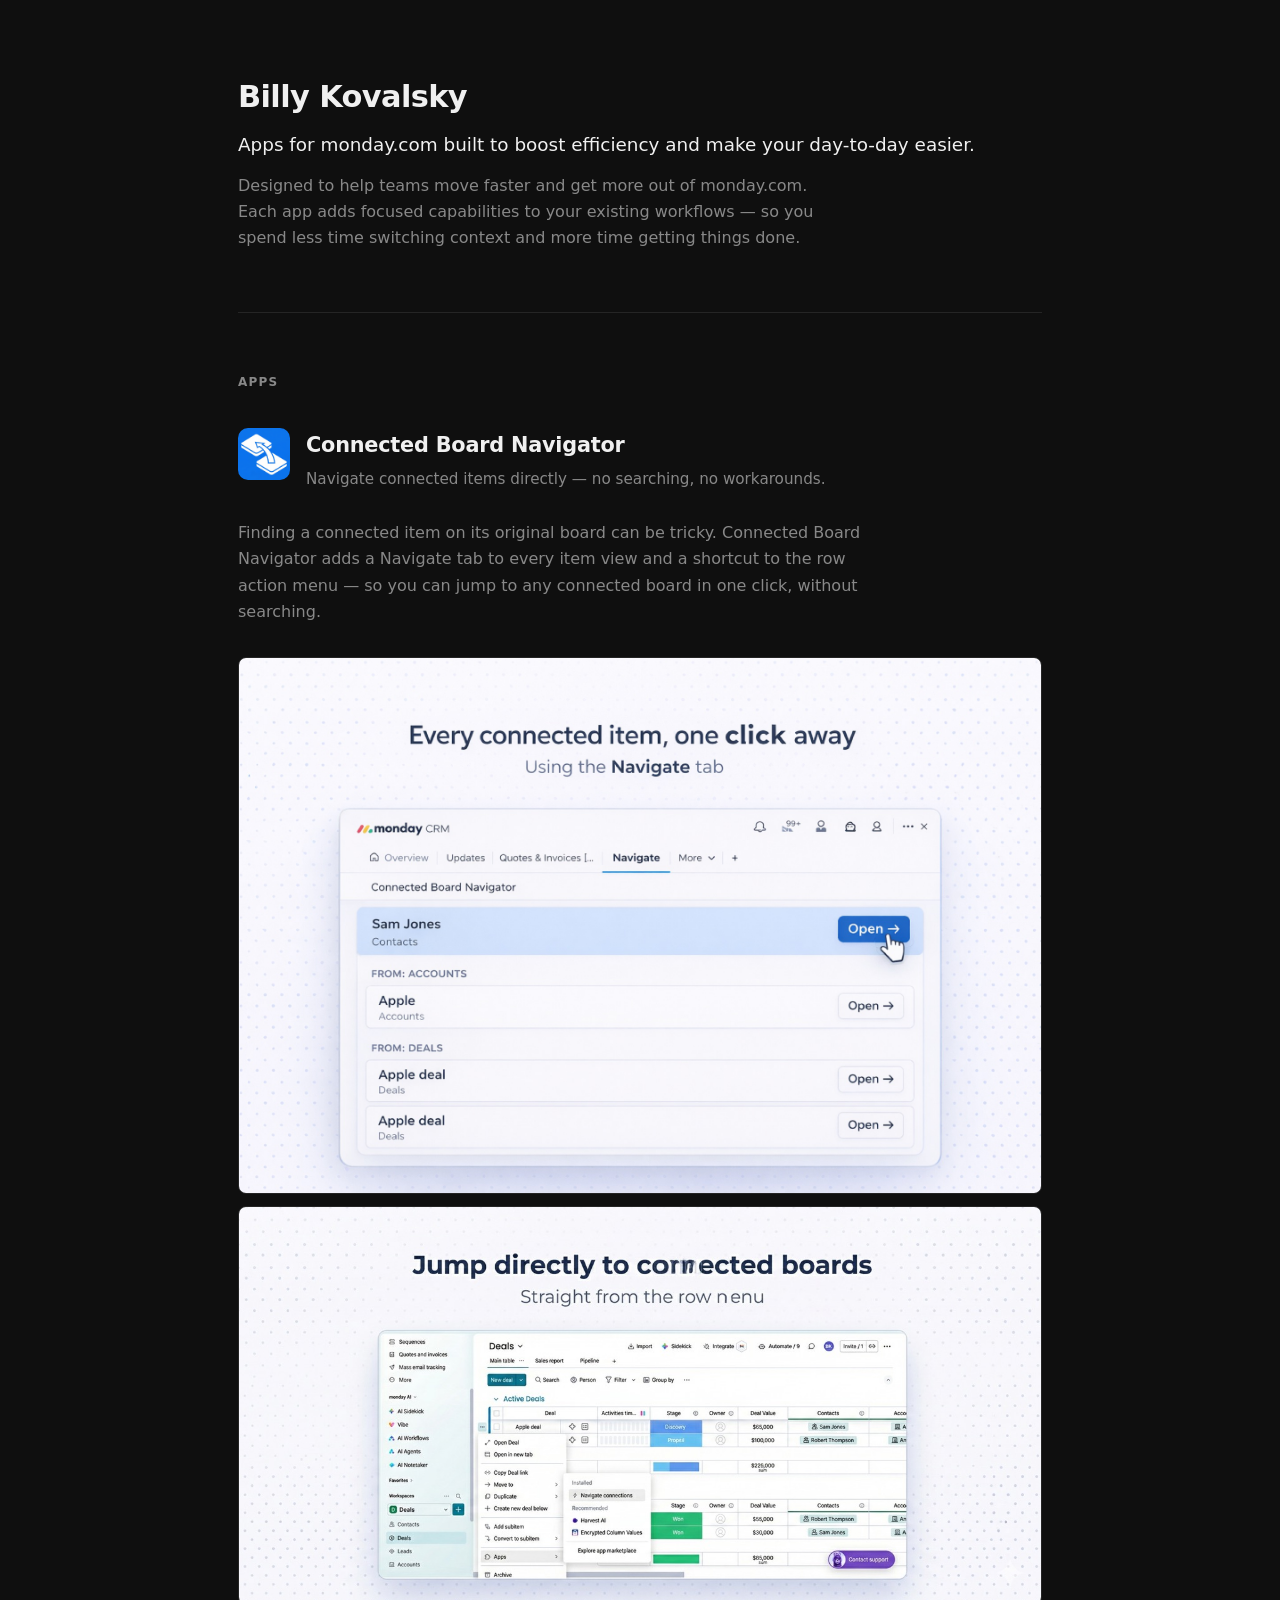
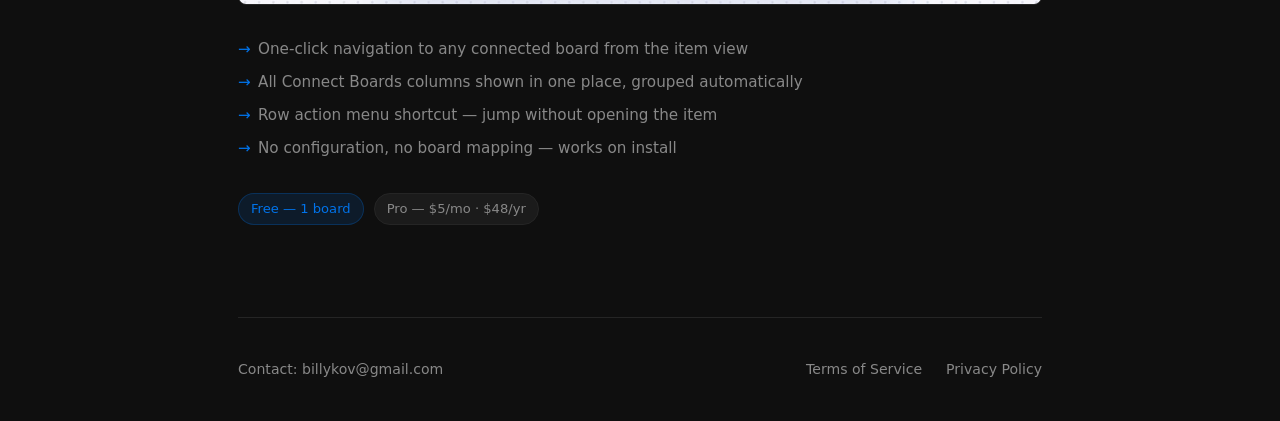
==== index.html @ 7df46dfe "Initial site — Billy Kovalsky developer website" ====
<!DOCTYPE html>
<html lang="en">
<head>
  <meta charset="UTF-8">
  <meta name="viewport" content="width=device-width, initial-scale=1.0">
  <title>Billy Kovalsky — monday.com App Developer</title>
  <link rel="stylesheet" href="css/style.css">
</head>
<body>

  <div class="container">

    <!-- ── Header ── -->
    <header class="site-header">
      <h1>Billy Kovalsky</h1>
      <p class="tagline">Apps for monday.com built to boost efficiency and make your day-to-day easier.</p>
      <p class="header-body">Designed to help teams move faster and get more out of monday.com. Each app adds focused capabilities to your existing workflows — so you spend less time switching context and more time getting things done.</p>
    </header>

    <!-- ── Apps ── -->
    <section class="section">
      <p class="section-label">Apps</p>

      <!-- Connected Board Navigator -->
      <div class="app-card">

        <div class="app-card-header">
          <img src="assets/app-icon.png" alt="Connected Board Navigator icon" class="app-icon">
          <div>
            <h3>Connected Board Navigator</h3>
            <p class="app-tagline">Navigate connected items directly — no searching, no workarounds.</p>
          </div>
        </div>

        <p class="app-description">
          Finding a connected item on its original board can be tricky. Connected Board Navigator adds a Navigate tab to every item view and a shortcut to the row action menu — so you can jump to any connected board in one click, without searching.
        </p>

        <div class="screenshots">
          <img src="assets/screenshot1.jpg" alt="Navigate tab showing connected items grouped by column" class="full-width">
          <img src="assets/screenshot2.jpg" alt="Navigate connections option in the row action menu" class="full-width">
        </div>

        <ul class="features">
          <li>One-click navigation to any connected board from the item view</li>
          <li>All Connect Boards columns shown in one place, grouped automatically</li>
          <li>Row action menu shortcut — jump without opening the item</li>
          <li>No configuration, no board mapping — works on install</li>
        </ul>

        <div class="pricing">
          <span class="badge badge-free">Free — 1 board</span>
          <span class="badge badge-pro">Pro — $5/mo · $48/yr</span>
        </div>

        <!-- TODO: add marketplace link once app is published on monday Marketplace -->
        <!-- <a href="MARKETPLACE_URL" class="btn">View on monday Marketplace →</a> -->

      </div>
    </section>

    <!-- ── Footer ── -->
    <footer class="site-footer">
      <!-- TODO: change to privacy@billykov.com once GoDaddy email forwarding is set up -->
      <span>Contact: <a href="mailto:billykov@gmail.com">billykov@gmail.com</a></span>
      <nav class="footer-links">
        <a href="tos.html">Terms of Service</a>
        <a href="privacy.html">Privacy Policy</a>
      </nav>
    </footer>

  </div>

</body>
</html>
---- css/style.css ----
/* ── Reset ── */
*, *::before, *::after { box-sizing: border-box; margin: 0; padding: 0; }

/* ── Variables ── */
:root {
  --bg:             #0f0f0f;
  --surface:        #1a1a1a;
  --border:         #252525;
  --text:           #f0f0f0;
  --text-muted:     #888;
  --accent:         #0073EA;
  --accent-hover:   #005ec7;
}

/* ── Base ── */
body {
  background: var(--bg);
  color: var(--text);
  font-family: -apple-system, BlinkMacSystemFont, 'Segoe UI', system-ui, sans-serif;
  font-size: 16px;
  line-height: 1.65;
}

a {
  color: var(--accent);
  text-decoration: none;
}

a:hover {
  text-decoration: underline;
}

/* ── Layout ── */
.container {
  max-width: 860px;
  margin: 0 auto;
  padding: 0 28px;
}

/* ── Site Header ── */
.site-header {
  padding: 72px 0 60px;
  border-bottom: 1px solid var(--border);
}

.site-header h1 {
  font-size: 1.9rem;
  font-weight: 700;
  letter-spacing: -0.02em;
  margin-bottom: 8px;
}

.site-header .tagline {
  font-size: 1.15rem;
  font-weight: 500;
  margin-bottom: 12px;
}

.site-header .header-body {
  color: var(--text-muted);
  font-size: 1rem;
  max-width: 600px;
}

/* ── Section ── */
.section {
  padding: 60px 0;
  border-bottom: 1px solid var(--border);
}

.section-label {
  font-size: 0.75rem;
  font-weight: 600;
  letter-spacing: 0.1em;
  text-transform: uppercase;
  color: var(--text-muted);
  margin-bottom: 36px;
}

/* ── App Card ── */
.app-card-header {
  display: flex;
  align-items: flex-start;
  gap: 16px;
  margin-bottom: 28px;
}

.app-icon {
  width: 52px;
  height: 52px;
  border-radius: 10px;
  flex-shrink: 0;
}

.app-card-header h3 {
  font-size: 1.3rem;
  font-weight: 600;
  margin-bottom: 4px;
  letter-spacing: -0.01em;
}

.app-card-header .app-tagline {
  color: var(--text-muted);
  font-size: 0.95rem;
}

.app-description {
  color: var(--text-muted);
  margin-bottom: 32px;
  max-width: 660px;
}

/* ── Screenshots ── */
.screenshots {
  display: grid;
  grid-template-columns: 1fr 1fr;
  gap: 12px;
  margin-bottom: 32px;
}

.screenshots img {
  width: 100%;
  border-radius: 8px;
  border: 1px solid var(--border);
  display: block;
}

.screenshots img.full-width {
  grid-column: 1 / -1;
}

/* ── Features list ── */
.features {
  list-style: none;
  margin-bottom: 32px;
  display: flex;
  flex-direction: column;
  gap: 8px;
}

.features li {
  color: var(--text-muted);
  padding-left: 20px;
  position: relative;
  font-size: 0.95rem;
}

.features li::before {
  content: '→';
  position: absolute;
  left: 0;
  color: var(--accent);
}

/* ── Pricing ── */
.pricing {
  display: flex;
  align-items: center;
  gap: 10px;
  margin-bottom: 32px;
  flex-wrap: wrap;
}

.badge {
  padding: 4px 12px;
  border-radius: 20px;
  font-size: 0.82rem;
  font-weight: 500;
}

.badge-free {
  background: rgba(0, 115, 234, 0.12);
  color: var(--accent);
  border: 1px solid rgba(0, 115, 234, 0.25);
}

.badge-pro {
  background: rgba(255, 255, 255, 0.05);
  color: var(--text-muted);
  border: 1px solid var(--border);
}

/* ── CTA Button ── */
.btn {
  display: inline-block;
  background: var(--accent);
  color: #fff;
  padding: 10px 22px;
  border-radius: 6px;
  font-weight: 500;
  font-size: 0.95rem;
  transition: background 0.15s;
  text-decoration: none;
}

.btn:hover {
  background: var(--accent-hover);
  text-decoration: none;
}

/* ── Site Footer ── */
.site-footer {
  padding: 40px 0;
  display: flex;
  justify-content: space-between;
  align-items: center;
  flex-wrap: wrap;
  gap: 16px;
}

.site-footer a,
.site-footer span {
  color: var(--text-muted);
  font-size: 0.88rem;
}

.site-footer a:hover {
  color: var(--text);
  text-decoration: none;
}

.footer-links {
  display: flex;
  gap: 24px;
}

/* ── Legal Pages ── */
.legal-nav {
  padding: 24px 0;
  border-bottom: 1px solid var(--border);
}

.legal-nav a {
  color: var(--text-muted);
  font-size: 0.88rem;
}

.legal-nav a:hover {
  color: var(--text);
  text-decoration: none;
}

.legal-content {
  padding: 56px 0 72px;
  max-width: 680px;
}

.legal-content h1 {
  font-size: 1.7rem;
  font-weight: 700;
  letter-spacing: -0.02em;
  margin-bottom: 8px;
}

.legal-content .last-updated {
  color: var(--text-muted);
  font-size: 0.88rem;
  margin-bottom: 48px;
  display: block;
}

.legal-content h2 {
  font-size: 0.95rem;
  font-weight: 600;
  margin-top: 36px;
  margin-bottom: 10px;
  color: var(--text);
}

.legal-content p {
  color: var(--text-muted);
  margin-bottom: 12px;
}

.legal-content ul {
  color: var(--text-muted);
  padding-left: 20px;
  margin-bottom: 12px;
}

.legal-content ul li {
  margin-bottom: 5px;
}

.legal-content a {
  color: var(--accent);
}

/* ── Responsive ── */
@media (max-width: 600px) {
  .site-header {
    padding: 48px 0 40px;
  }

  .site-header h1 {
    font-size: 1.5rem;
  }

  .screenshots {
    grid-template-columns: 1fr;
  }

  .screenshots img.full-width {
    grid-column: 1;
  }

  .site-footer {
    flex-direction: column;
    align-items: flex-start;
  }
}
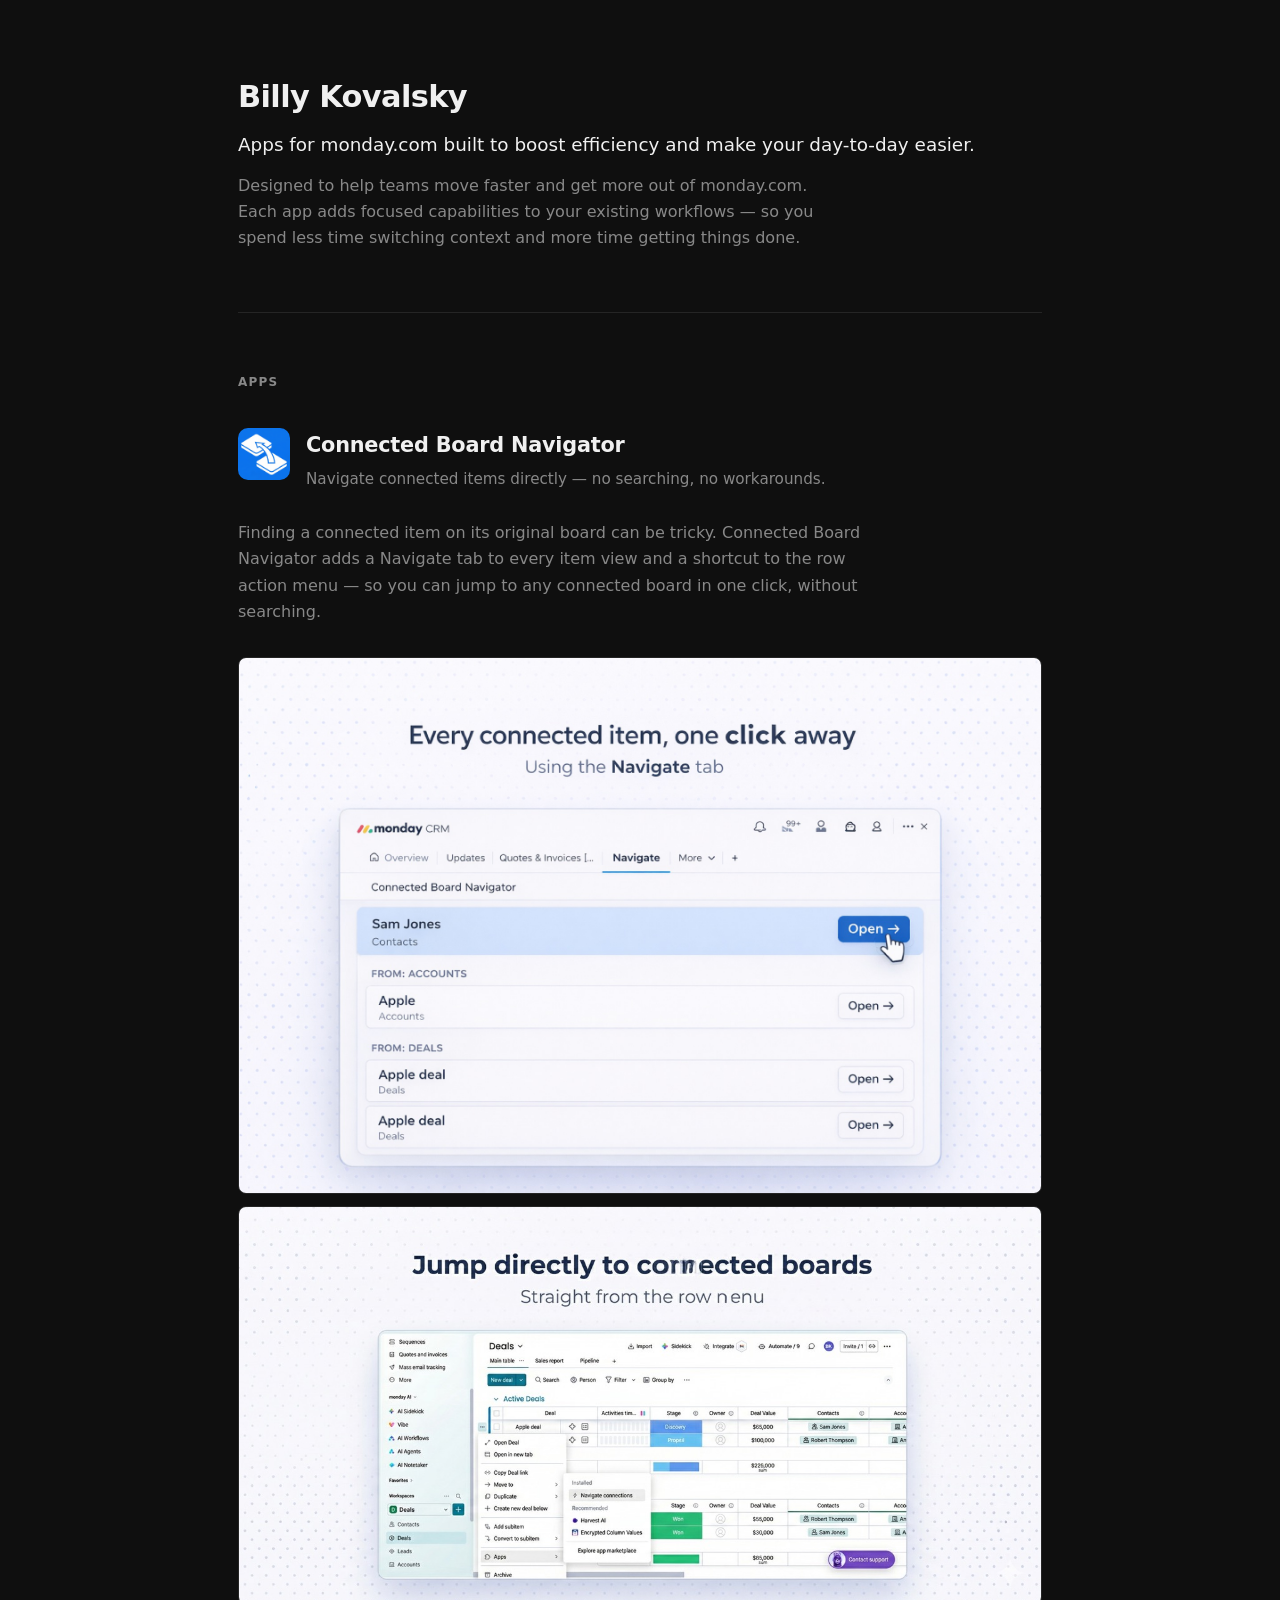
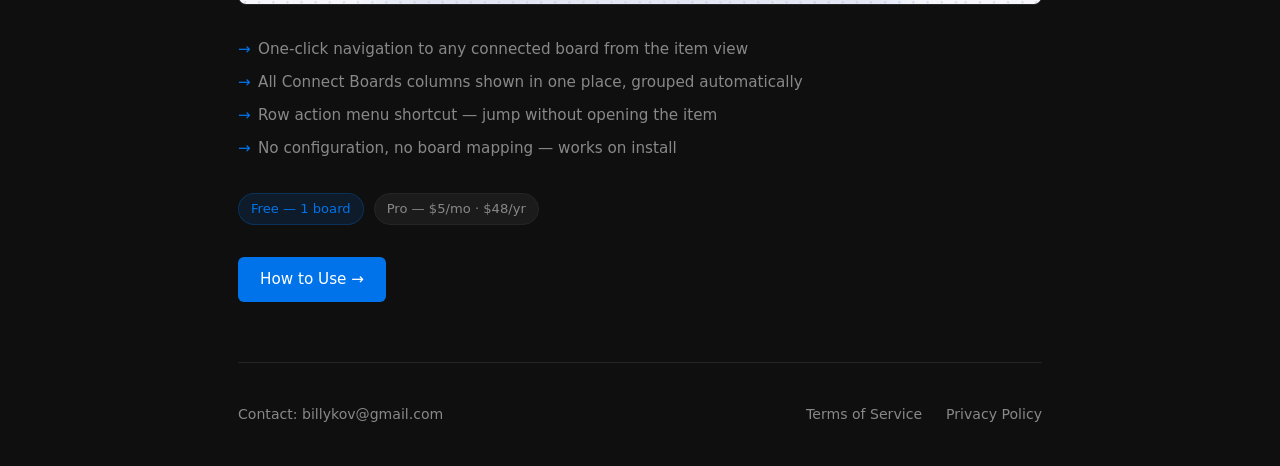
==== commit 0b1a62e5: "Add how-to-use page for Connected Board Navigator, link from homepage" ====
--- a/index.html
+++ b/index.html
@@ -53,6 +53,7 @@
           <span class="badge badge-pro">Pro — $5/mo · $48/yr</span>
         </div>
 
+        <a href="connected-board-navigator/how-to-use.html" class="btn">How to Use →</a>
         <!-- TODO: add marketplace link once app is published on monday Marketplace -->
         <!-- <a href="MARKETPLACE_URL" class="btn">View on monday Marketplace →</a> -->
 
--- a/css/style.css
+++ b/css/style.css
@@ -198,6 +198,10 @@
   text-decoration: none;
 }
 
+.btn + .btn {
+  margin-left: 12px;
+}
+
 /* ── Site Footer ── */
 .site-footer {
   padding: 40px 0;
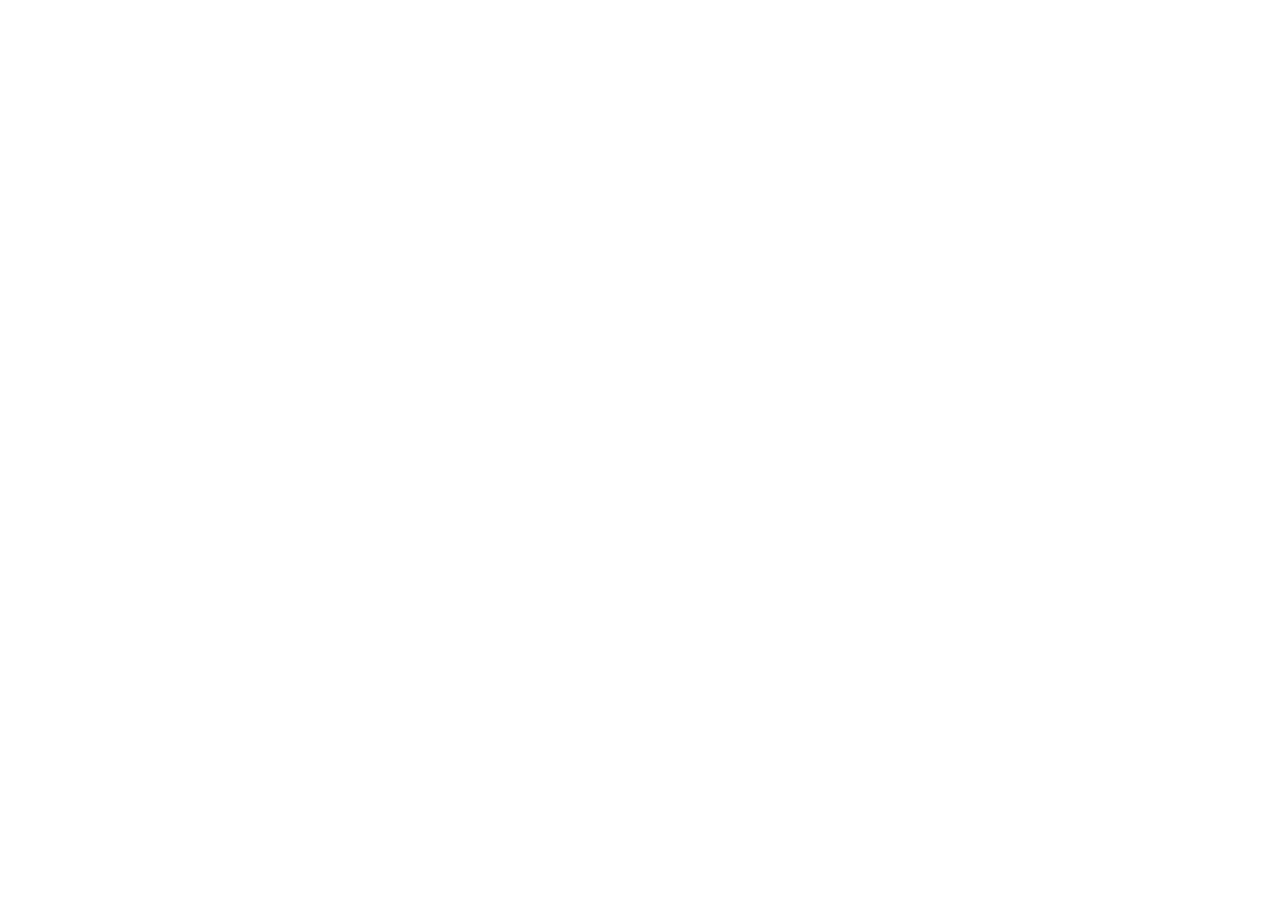
==== commit f7b40729: "Add HTTP to HTTPS redirect to all pages Co-Authored-By: Claude Sonnet 4.6 <noreply@anthropic.com>" ====
--- a/index.html
+++ b/index.html
@@ -1,6 +1,7 @@
 <!DOCTYPE html>
 <html lang="en">
 <head>
+  <script>if(location.protocol!=='https:'&&location.hostname!=='localhost')location.replace('https:'+location.href.slice(location.protocol.length));</script>
   <meta charset="UTF-8">
   <meta name="viewport" content="width=device-width, initial-scale=1.0">
   <title>Billy Kovalsky — monday.com App Developer</title>
